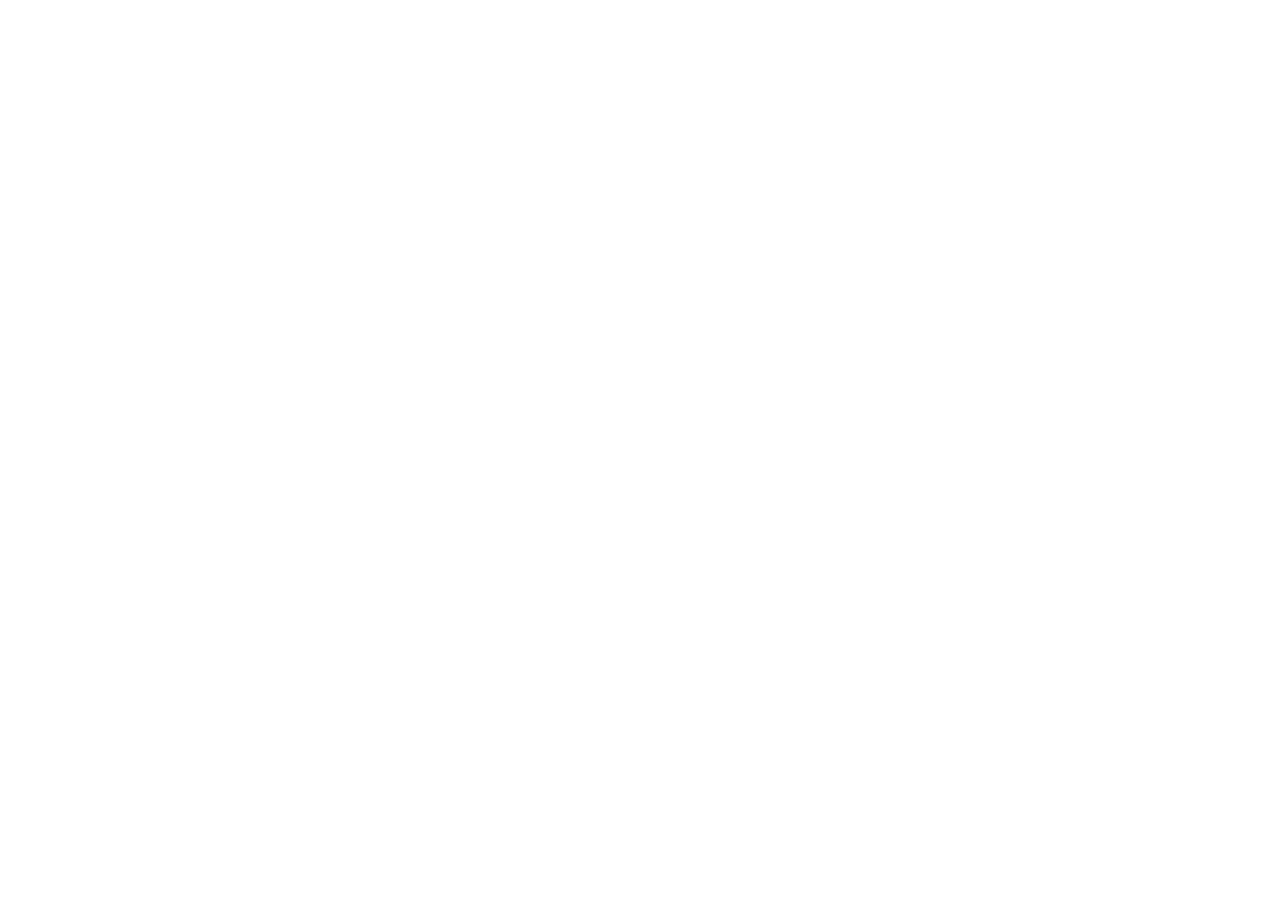
==== index.html @ 097ffdd5 "commit inicial" ====
<!doctype html>
<html lang="es">
  <head>
    <meta charset="UTF-8" />
    <meta name="viewport" content="width=device-width, initial-scale=1.0" />
    <title>Fisioterapia</title>
  </head>
  <body></body>
</html>
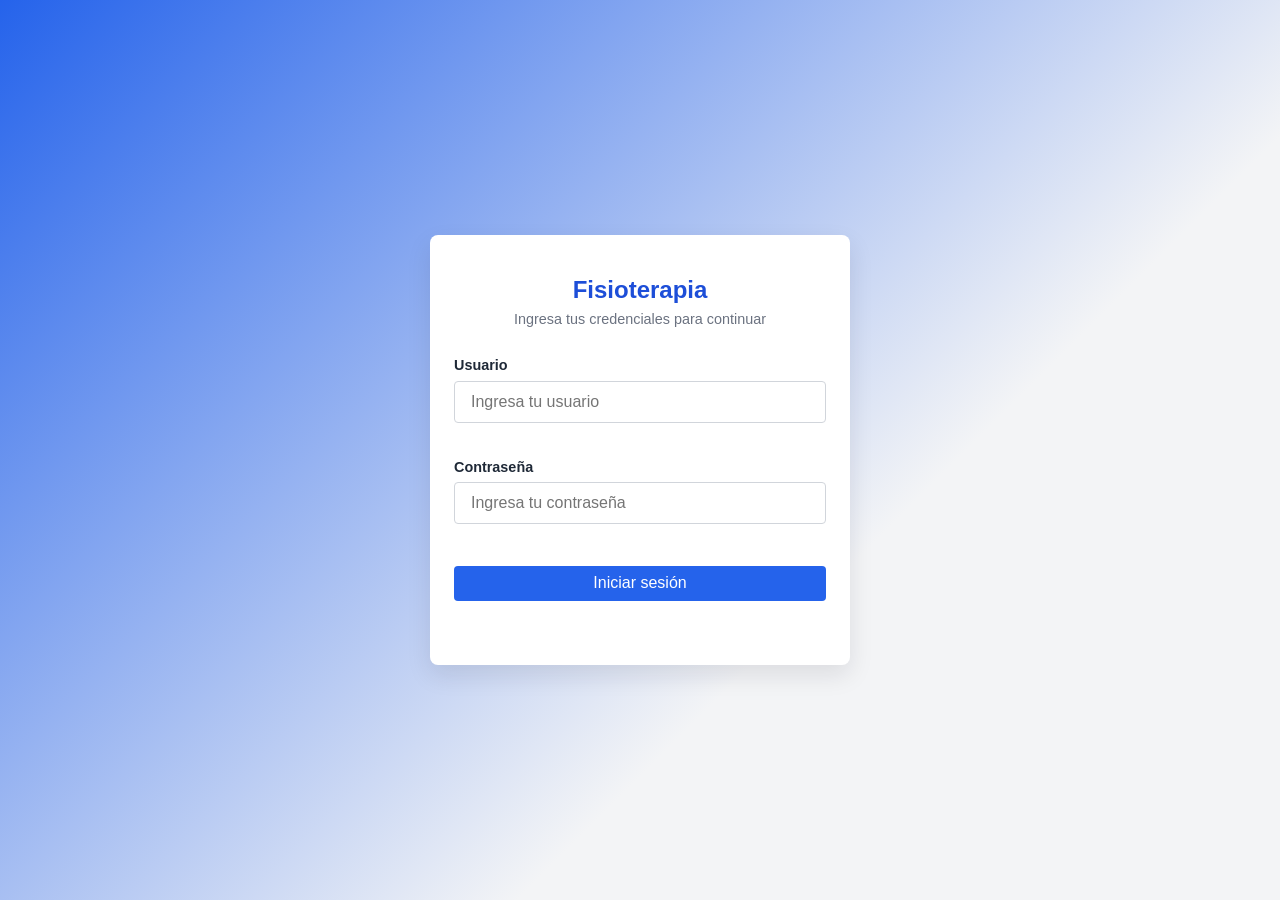
==== commit f4d1b2c7: "feat: login concluido" ====
--- a/index.html
+++ b/index.html
@@ -3,7 +3,53 @@
   <head>
     <meta charset="UTF-8" />
     <meta name="viewport" content="width=device-width, initial-scale=1.0" />
-    <title>Fisioterapia</title>
+    <title>Iniciar sesión | Fisioterapia</title>
+    <link rel="stylesheet" href="css/normalize.css" />
+    <link rel="stylesheet" href="css/common/variables.css" />
+    <link rel="stylesheet" href="css/common/base.css" />
+    <link rel="stylesheet" href="css/login.css" />
   </head>
-  <body></body>
+  <body>
+    <main class="login-page">
+      <section class="login-card">
+        <header class="login-card-header">
+          <h1>Fisioterapia</h1>
+          <p>Ingresa tus credenciales para continuar</p>
+        </header>
+
+        <form id="login-form" class="login-form" novalidate>
+          <div class="form-field">
+            <label for="usuario">Usuario</label>
+            <input
+              type="text"
+              id="usuario"
+              name="usuario"
+              placeholder="Ingresa tu usuario"
+              autocomplete="username"
+              required
+            />
+            <span class="form-field-error" id="usuario-error"></span>
+          </div>
+
+          <div class="form-field">
+            <label for="contrasena">Contraseña</label>
+            <input
+              type="password"
+              id="contrasena"
+              name="contrasena"
+              placeholder="Ingresa tu contraseña"
+              autocomplete="current-password"
+              required
+            />
+            <span class="form-field-error" id="contrasena-error"></span>
+          </div>
+
+          <button type="submit" class="btn btn-primary btn-block">Iniciar sesión</button>
+        </form>
+      </section>
+    </main>
+
+    <script src="js/usuarios.js"></script>
+    <script src="js/login.js"></script>
+  </body>
 </html>
--- a/css/common/variables.css
+++ b/css/common/variables.css
@@ -0,0 +1,25 @@
+/* Variables globales: colores, tipografia, espaciados y sombras reutilizables */
+:root {
+  --color-primary: #2563eb;
+  --color-primary-dark: #1d4ed8;
+  --color-text: #1f2937;
+  --color-text-light: #6b7280;
+  --color-bg: #f3f4f6;
+  --color-surface: #ffffff;
+  --color-border: #d1d5db;
+  --color-error: #dc2626;
+  --color-success: #16a34a;
+
+  --font-base: "Segoe UI", Roboto, Helvetica, Arial, sans-serif;
+
+  --spacing-xs: 0.25rem;
+  --spacing-sm: 0.5rem;
+  --spacing-md: 1rem;
+  --spacing-lg: 1.5rem;
+  --spacing-xl: 2.5rem;
+
+  --radius-sm: 4px;
+  --radius-md: 8px;
+
+  --shadow-card: 0 10px 25px rgba(15, 23, 42, 0.1);
+}
--- a/css/common/base.css
+++ b/css/common/base.css
@@ -0,0 +1,83 @@
+/* Estilos base compartidos por todas las paginas del sitio */
+
+*,
+*::before,
+*::after {
+  box-sizing: border-box;
+}
+
+html {
+  font-size: 16px;
+}
+
+body {
+  margin: 0;
+  font-family: var(--font-base);
+  color: var(--color-text);
+  background-color: var(--color-bg);
+  line-height: 1.5;
+}
+
+h1,
+h2,
+h3 {
+  margin: 0;
+  line-height: 1.25;
+}
+
+p {
+  margin: 0;
+}
+
+a {
+  color: var(--color-primary);
+}
+
+/* Boton base reutilizable en varias paginas */
+.btn {
+  display: inline-block;
+  border: none;
+  border-radius: var(--radius-sm);
+  padding: var(--spacing-sm) var(--spacing-lg);
+  font-size: 1rem;
+  font-family: inherit;
+  cursor: pointer;
+  transition: background-color 0.2s ease-in-out, transform 0.1s ease-in-out;
+}
+
+.btn-primary {
+  background-color: var(--color-primary);
+  color: var(--color-surface);
+}
+
+.btn-primary:hover {
+  background-color: var(--color-primary-dark);
+}
+
+.btn-primary:active {
+  transform: translateY(1px);
+}
+
+.btn-primary:disabled {
+  background-color: var(--color-border);
+  cursor: not-allowed;
+  transform: none;
+}
+
+.btn-block {
+  display: block;
+  width: 100%;
+}
+
+/* Utilidad para ocultar texto visualmente pero mantenerlo accesible */
+.sr-only {
+  position: absolute;
+  width: 1px;
+  height: 1px;
+  padding: 0;
+  margin: -1px;
+  overflow: hidden;
+  clip: rect(0, 0, 0, 0);
+  white-space: nowrap;
+  border: 0;
+}
--- a/css/login.css
+++ b/css/login.css
@@ -0,0 +1,106 @@
+/* Estilos exclusivos de la pagina de login (index.html) */
+
+.login-page {
+  min-height: 100vh;
+  display: flex;
+  align-items: center;
+  justify-content: center;
+  padding: var(--spacing-md);
+  background: linear-gradient(135deg, var(--color-primary) 0%, var(--color-bg) 65%);
+}
+
+.login-card {
+  width: 100%;
+  max-width: 420px;
+  display: grid;
+  grid-template-rows: auto auto auto;
+  gap: var(--spacing-lg);
+  background-color: var(--color-surface);
+  border-radius: var(--radius-md);
+  box-shadow: var(--shadow-card);
+  padding: var(--spacing-xl) var(--spacing-lg);
+}
+
+.login-card-header {
+  text-align: center;
+  display: grid;
+  gap: var(--spacing-xs);
+}
+
+.login-card-header h1 {
+  font-size: 1.5rem;
+  color: var(--color-primary-dark);
+}
+
+.login-card-header p {
+  color: var(--color-text-light);
+  font-size: 0.9rem;
+}
+
+.login-form {
+  display: flex;
+  flex-direction: column;
+  gap: var(--spacing-md);
+}
+
+.form-field {
+  display: flex;
+  flex-direction: column;
+  gap: var(--spacing-xs);
+}
+
+.form-field label {
+  font-size: 0.9rem;
+  font-weight: 600;
+}
+
+.form-field input[type="text"],
+.form-field input[type="password"] {
+  font: inherit;
+  padding: var(--spacing-sm) var(--spacing-md);
+  border: 1px solid var(--color-border);
+  border-radius: var(--radius-sm);
+  width: 100%;
+}
+
+.form-field input:focus {
+  outline: none;
+  border-color: var(--color-primary);
+  box-shadow: 0 0 0 3px rgba(37, 99, 235, 0.2);
+}
+
+.form-field input:invalid:not(:placeholder-shown) {
+  border-color: var(--color-error);
+}
+
+.form-field-error {
+  min-height: 1.1em;
+  font-size: 0.8rem;
+  color: var(--color-error);
+}
+
+.form-field-checkbox {
+  flex-direction: row;
+  align-items: center;
+  gap: var(--spacing-sm);
+}
+
+.form-field-checkbox label {
+  font-weight: normal;
+}
+
+.login-form .btn {
+  margin-top: var(--spacing-sm);
+}
+
+/* Responsivo: pantallas pequenas reducen el espaciado de la tarjeta */
+@media (max-width: 480px) {
+  .login-card {
+    padding: var(--spacing-lg) var(--spacing-md);
+    border-radius: var(--radius-sm);
+  }
+
+  .login-card-header h1 {
+    font-size: 1.25rem;
+  }
+}
